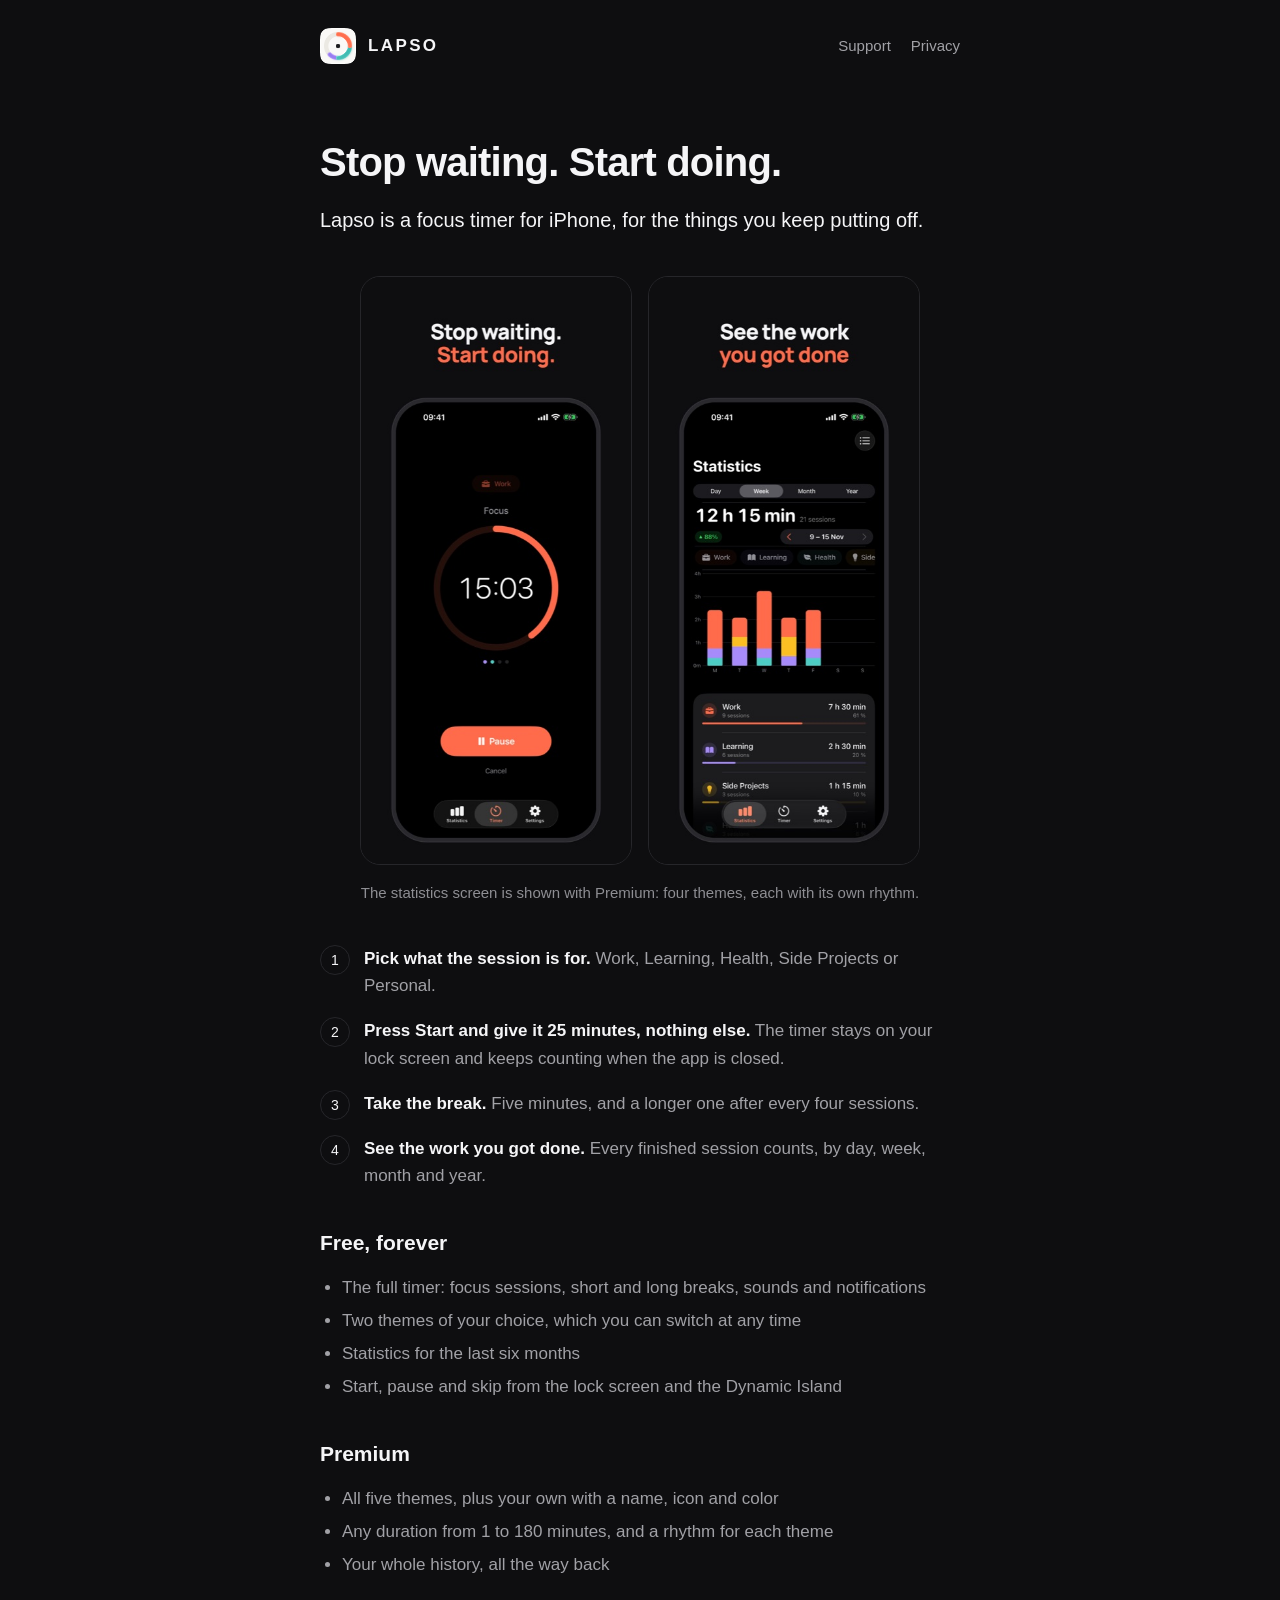
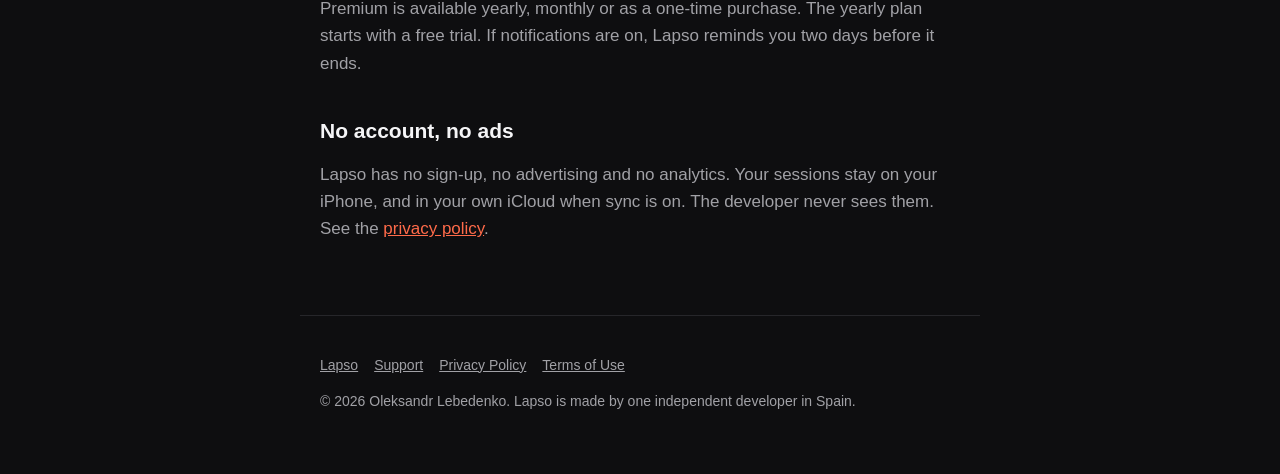
==== index.html @ 6fff975d "Lapso web page: home, privacy policy, terms of use, support" ====
<!doctype html>
<html lang="en">
<head>
<meta charset="utf-8">
<meta name="viewport" content="width=device-width, initial-scale=1">
<title>Lapso: Focus &amp; Study Timer</title>
<meta name="description" content="Lapso is a focus timer for iPhone for the things you keep putting off. Pick what the session is for, press Start and give it 25 minutes.">
<meta name="color-scheme" content="dark">
<link rel="canonical" href="https://aleksanderlebedenko.github.io/lapso/">
<meta property="og:type" content="website">
<meta property="og:site_name" content="Lapso">
<meta property="og:title" content="Lapso: Focus &amp; Study Timer">
<meta property="og:description" content="Lapso is a focus timer for iPhone for the things you keep putting off. Pick what the session is for, press Start and give it 25 minutes.">
<meta property="og:url" content="https://aleksanderlebedenko.github.io/lapso/">
<meta property="og:image" content="https://aleksanderlebedenko.github.io/lapso/og-image.jpg">
<meta property="og:image:width" content="1200">
<meta property="og:image:height" content="630">
<meta property="og:image:alt" content="The Lapso timer screen on an iPhone, with the words Stop waiting. Start doing.">
<meta name="twitter:card" content="summary_large_image">
<meta name="twitter:title" content="Lapso: Focus &amp; Study Timer">
<meta name="twitter:description" content="Lapso is a focus timer for iPhone for the things you keep putting off. Pick what the session is for, press Start and give it 25 minutes.">
<meta name="twitter:image" content="https://aleksanderlebedenko.github.io/lapso/og-image.jpg">
<link rel="icon" href="favicon-32.png" sizes="32x32">
<link rel="apple-touch-icon" href="apple-touch-icon.png">
<link rel="stylesheet" href="style.css">
</head>
<body>
<header>
  <a class="brand" href="./"><img src="icon.png" alt="" width="36" height="36">LAPSO</a>
  <nav><a href="support.html">Support</a><a href="privacy.html">Privacy</a></nav>
</header>
<main>
<h1>Stop waiting. Start doing.</h1>
<p class="lead">Lapso is a focus timer for iPhone, for the things you keep putting off.</p>
<div class="shots">
  <img src="screen-1.jpg" width="414" height="900" loading="lazy" alt="The Lapso timer during a Work focus session, with 15:03 left and a Pause button.">
  <img src="screen-3.jpg" width="414" height="900" loading="lazy" alt="The Lapso statistics for one week: 12 hours 15 minutes in 21 sessions, as a bar chart split by theme.">
  <p class="muted shots-note">The statistics screen is shown with Premium: four themes, each with its own rhythm.</p>
</div>
<ol class="steps">
  <li><strong>Pick what the session is for.</strong> Work, Learning, Health, Side Projects or Personal.</li>
  <li><strong>Press Start and give it 25 minutes, nothing else.</strong> The timer stays on your lock screen and keeps counting when the app is closed.</li>
  <li><strong>Take the break.</strong> Five minutes, and a longer one after every four sessions.</li>
  <li><strong>See the work you got done.</strong> Every finished session counts, by day, week, month and year.</li>
</ol>
<h2>Free, forever</h2>
<ul>
  <li>The full timer: focus sessions, short and long breaks, sounds and notifications</li>
  <li>Two themes of your choice, which you can switch at any time</li>
  <li>Statistics for the last six months</li>
  <li>Start, pause and skip from the lock screen and the Dynamic Island</li>
</ul>
<h2>Premium</h2>
<ul>
  <li>All five themes, plus your own with a name, icon and color</li>
  <li>Any duration from 1 to 180 minutes, and a rhythm for each theme</li>
  <li>Your whole history, all the way back</li>
</ul>
<p>Premium is available yearly, monthly or as a one-time purchase. The yearly plan starts with a free trial. If notifications are on, Lapso reminds you two days before it ends.</p>
<h2>No account, no ads</h2>
<p>Lapso has no sign-up, no advertising and no analytics. Your sessions stay on your iPhone, and in your own iCloud when sync is on. The developer never sees them. See the <a href="privacy.html">privacy policy</a>.</p>

</main>
<footer>
  <p><a href="./">Lapso</a><a href="support.html">Support</a><a href="privacy.html">Privacy Policy</a><a href="terms.html">Terms of Use</a></p>
  <p>© 2026 Oleksandr Lebedenko. Lapso is made by one independent developer in Spain.</p>
</footer>
</body>
</html>
---- style.css ----
:root {
  --ground: #0E0E10; --surface: #1C1C1E; --line: #26262A;
  --text: #F5F5F7; --secondary: #A1A1A6; --muted: #8E8E93; --accent: #FF6B4A;
}
* { box-sizing: border-box; }
html { -webkit-text-size-adjust: 100%; }
body {
  margin: 0; background: var(--ground); color: var(--text);
  font: 17px/1.6 -apple-system, BlinkMacSystemFont, "Segoe UI", Roboto, "Helvetica Neue", Arial, sans-serif;
}
main, header, footer { max-width: 680px; margin: 0 auto; padding: 0 20px; }
header { display: flex; flex-wrap: wrap; align-items: center; justify-content: space-between; gap: 12px 20px; padding-top: 28px; padding-bottom: 28px; }
.brand { display: flex; align-items: center; gap: 12px; color: var(--text); text-decoration: none; font-weight: 700; letter-spacing: 0.14em; }
.brand img { width: 36px; height: 36px; border-radius: 8px; }
nav { display: flex; gap: 20px; }
nav a { color: var(--secondary); text-decoration: none; font-size: 15px; }
nav a:hover, nav a[aria-current] { color: var(--text); }
h1 { font-size: 40px; line-height: 1.1; font-weight: 800; letter-spacing: -0.02em; margin: 48px 0 16px; text-wrap: balance; overflow-wrap: break-word; }
h2 { font-size: 21px; line-height: 1.3; margin: 40px 0 8px; text-wrap: balance; }
p, li { color: var(--secondary); }
p.lead { font-size: 20px; color: var(--text); }
strong { color: var(--text); font-weight: 600; }
a { color: var(--accent); }
main a { overflow-wrap: anywhere; }
a:focus-visible { outline: 2px solid var(--accent); outline-offset: 3px; border-radius: 4px; }
ul { padding-left: 22px; }
li { margin: 6px 0; }
.card { background: var(--surface); border: 1px solid var(--line); border-radius: 16px; padding: 4px 20px; margin: 24px 0; }
.card p { margin: 14px 0; }
.steps { list-style: none; padding: 0; counter-reset: s; }
.steps li { counter-increment: s; padding-left: 44px; position: relative; margin: 18px 0; }
.steps li::before { content: counter(s); position: absolute; left: 0; top: 0; width: 28px; height: 28px; border-radius: 50%; border: 1px solid var(--line); color: var(--text); font-size: 14px; display: grid; place-items: center; }
.muted { color: var(--muted); font-size: 15px; }
.shots { display: grid; grid-template-columns: 1fr 1fr; gap: 16px; max-width: 560px; margin: 40px auto; }
.shots-note { grid-column: 1 / -1; margin: 0; text-align: center; }
.shots img { display: block; width: 100%; height: auto; border-radius: 20px; border: 1px solid var(--line); background: var(--surface); }
footer { border-top: 1px solid var(--line); margin-top: 72px; padding-top: 24px; padding-bottom: 48px; color: var(--muted); font-size: 14px; }
footer a { color: var(--secondary); margin-right: 16px; display: inline-block; }
footer a:hover { color: var(--text); }
@media (max-width: 480px) {
  h1 { font-size: 32px; margin-top: 32px; }
  nav { gap: 14px; }
  .shots { gap: 10px; margin: 32px 0; }
  .shots img { border-radius: 14px; }
}
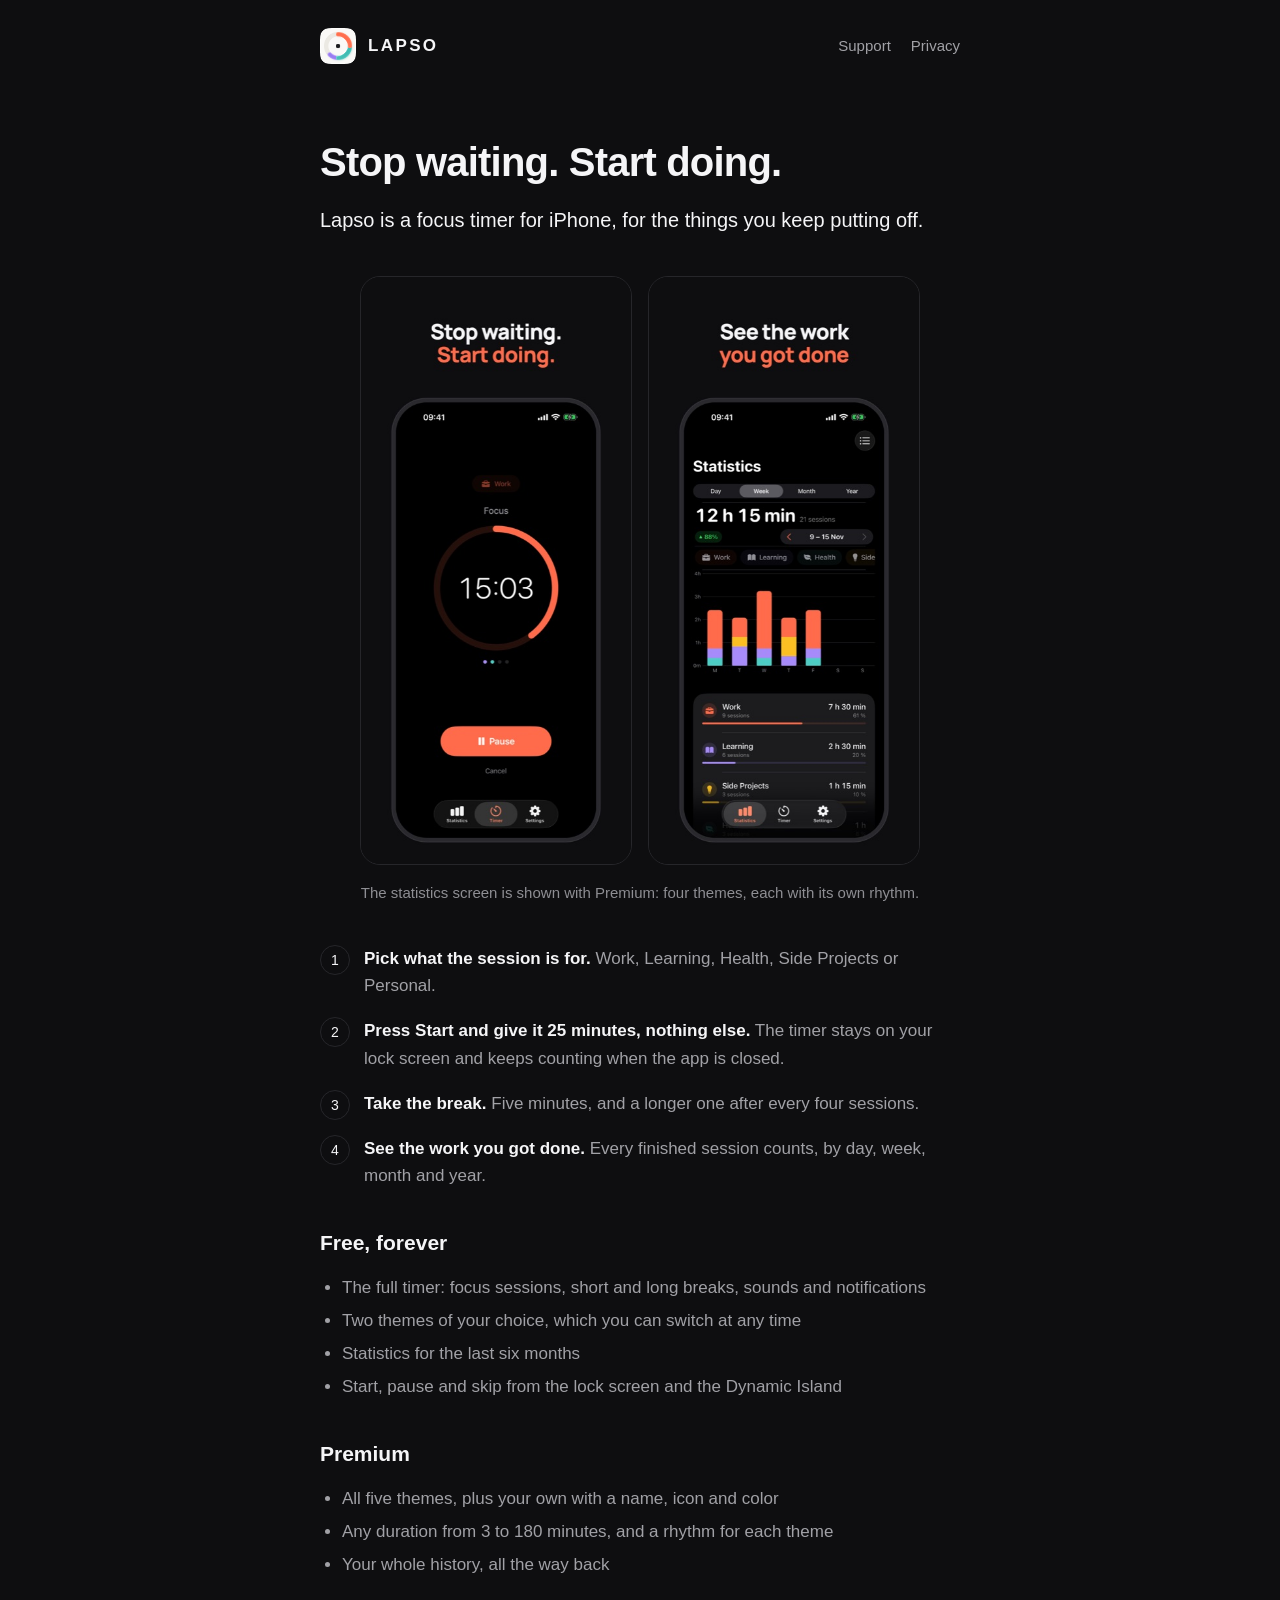
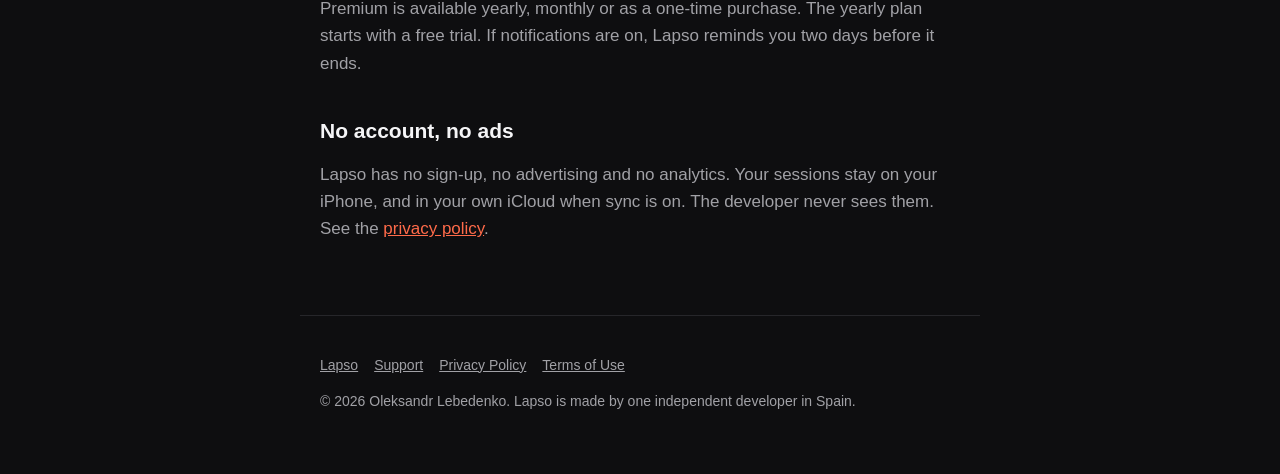
==== commit 6d0c7c9b: "Session length: 3 to 180 minutes" ====
--- a/index.html
+++ b/index.html
@@ -53,7 +53,7 @@
 <h2>Premium</h2>
 <ul>
   <li>All five themes, plus your own with a name, icon and color</li>
-  <li>Any duration from 1 to 180 minutes, and a rhythm for each theme</li>
+  <li>Any duration from 3 to 180 minutes, and a rhythm for each theme</li>
   <li>Your whole history, all the way back</li>
 </ul>
 <p>Premium is available yearly, monthly or as a one-time purchase. The yearly plan starts with a free trial. If notifications are on, Lapso reminds you two days before it ends.</p>
